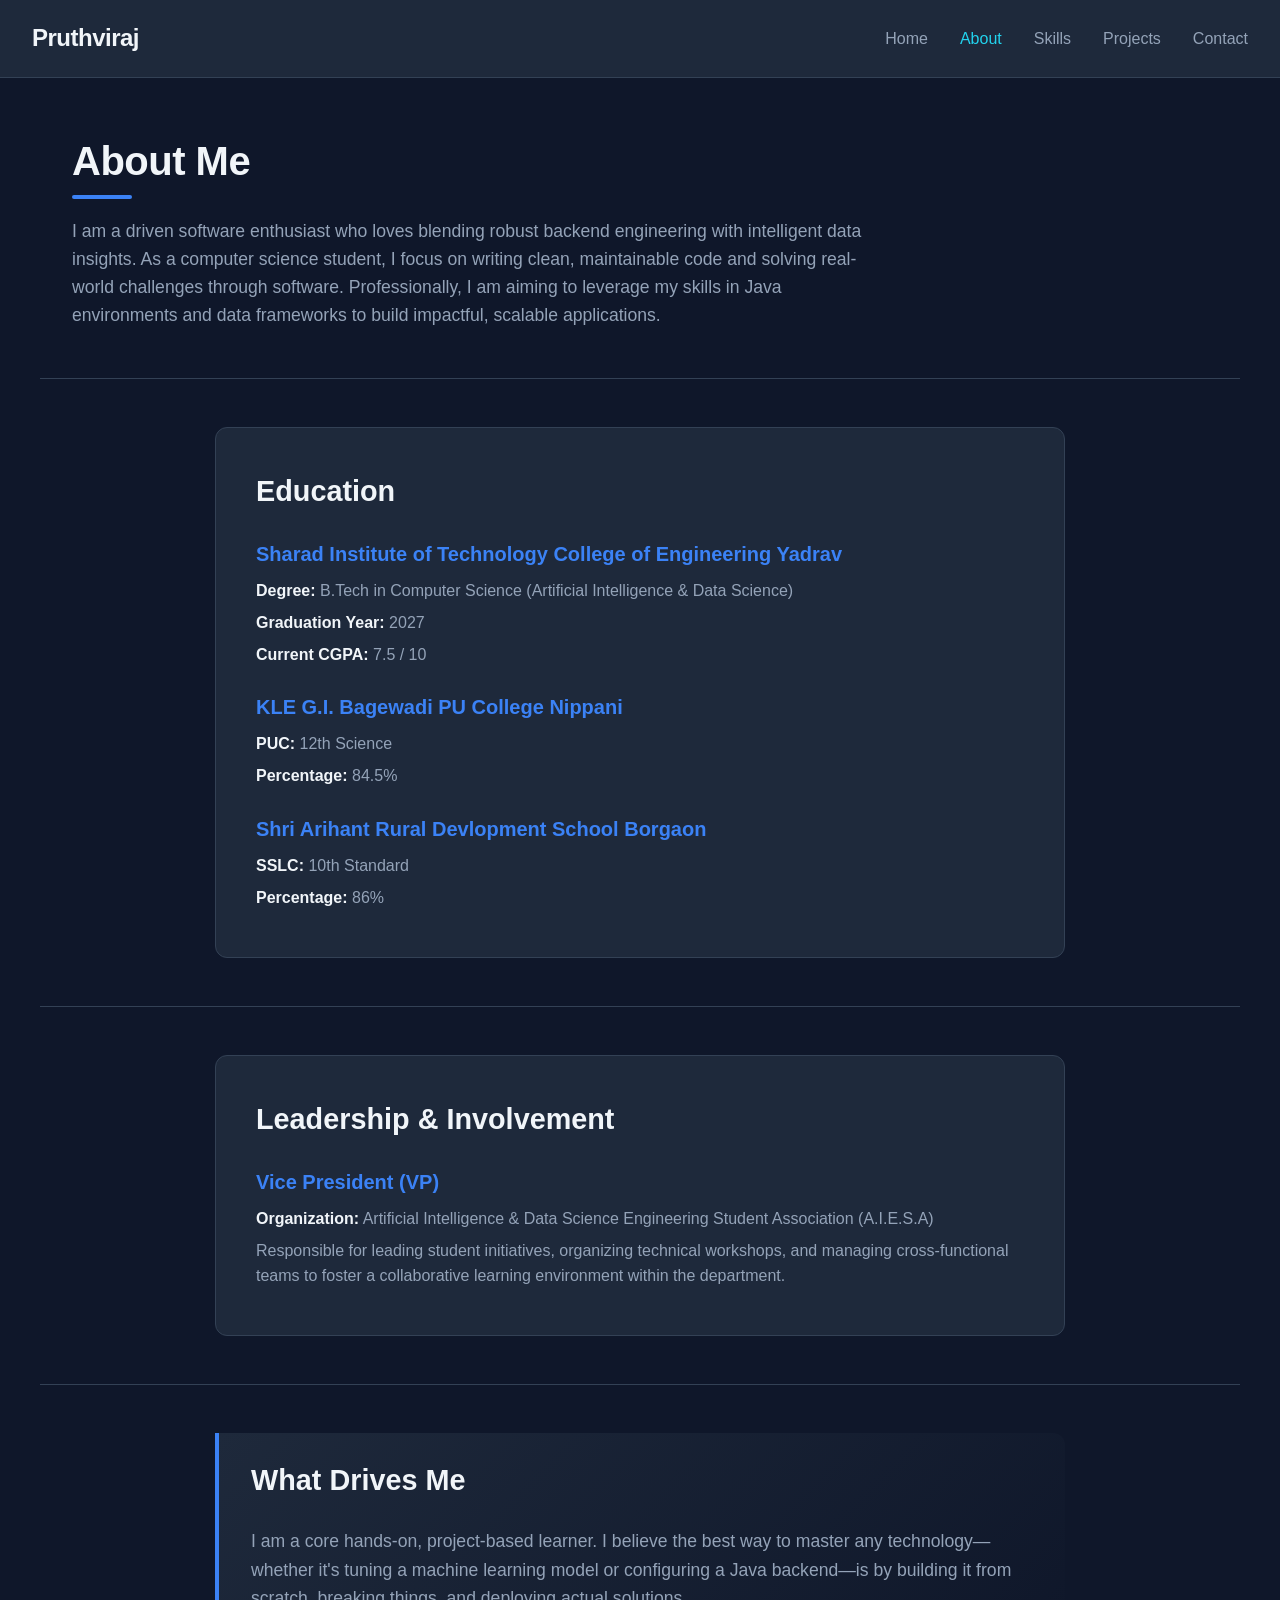
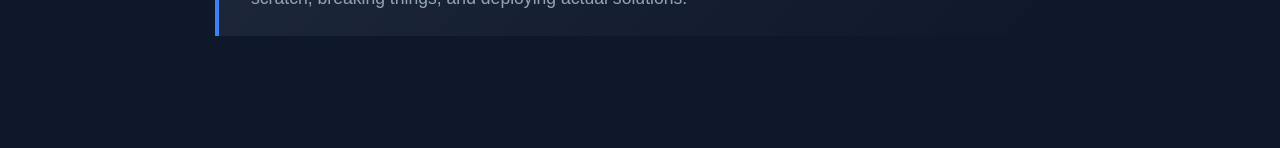
==== about.html @ 3590aeaf "Initial commit" ====
<!DOCTYPE html>
<html lang="en">
<head>
    <meta charset="UTF-8">
    <meta name="viewport" content="width=device-width, initial-scale=1.0">
    <title>About Me</title>
    <link rel="stylesheet" href="css\about.css">
    <link rel="stylesheet" href="css\home.css">
</head>
<body>
    <header>
    <nav class="navbar">
        <div class="logo">Pruthviraj</div>
        <ul class="nav-links">
            <li><a href="index.html">Home</a></li>
            <li><a href="about.html" class="active">About</a></li>
            <li><a href="skills.html">Skills</a></li>
            <li><a href="projects.html">Projects</a></li>
            <li><a href="contact.html">Contact</a></li>
        </ul>
    </nav>
</header>
<br>
<br>
    <section id="about">
        <h1>About Me</h1>
        <p>
            I am a driven software enthusiast who loves blending robust backend engineering with intelligent data insights. 
            As a computer science student, I focus on writing clean, maintainable code and solving real-world challenges through software. 
            Professionally, I am aiming to leverage my skills in Java environments and data frameworks to build impactful, scalable applications.
        </p>
    </section>

    <hr>

    <section id="education">
        <h2>Education</h2>
        <h3>Sharad Institute of Technology College of Engineering Yadrav</h3>
        <p><strong>Degree:</strong> B.Tech in Computer Science (Artificial Intelligence & Data Science)</p>
        <p><strong>Graduation Year:</strong> 2027</p>
        <p><strong>Current CGPA:</strong> 7.5 / 10</p>

        <h3>KLE G.I. Bagewadi PU College Nippani</h3>
        <p><strong>PUC:</strong>  12th Science</p>
        <p><strong>Percentage:</strong> 84.5%</p>

        <h3>Shri Arihant Rural Devlopment School Borgaon</h3>
        <p><strong>SSLC:</strong> 10th Standard</p>
        <p><strong>Percentage:</strong> 86%</p>
    </section>

    <hr>
    
    <section id="leadership">
        <h2>Leadership & Involvement</h2>
        <h3>Vice President (VP)</h3>
        <p><strong>Organization:</strong> Artificial Intelligence & Data Science Engineering Student Association (A.I.E.S.A)</p>
        <p>
            Responsible for leading student initiatives, organizing technical workshops, and managing cross-functional teams to foster a collaborative learning environment within the department.
        </p>
    </section>

    <hr>

    <section id="motivation">
        <h2>What Drives Me</h2>
        <p>
            I am a core hands-on, project-based learner. I believe the best way to master any technology—whether it's tuning a machine learning model or configuring a Java backend—is by building it from scratch, breaking things, and deploying actual solutions.
        </p>
    </section>

    
</body>
</html>
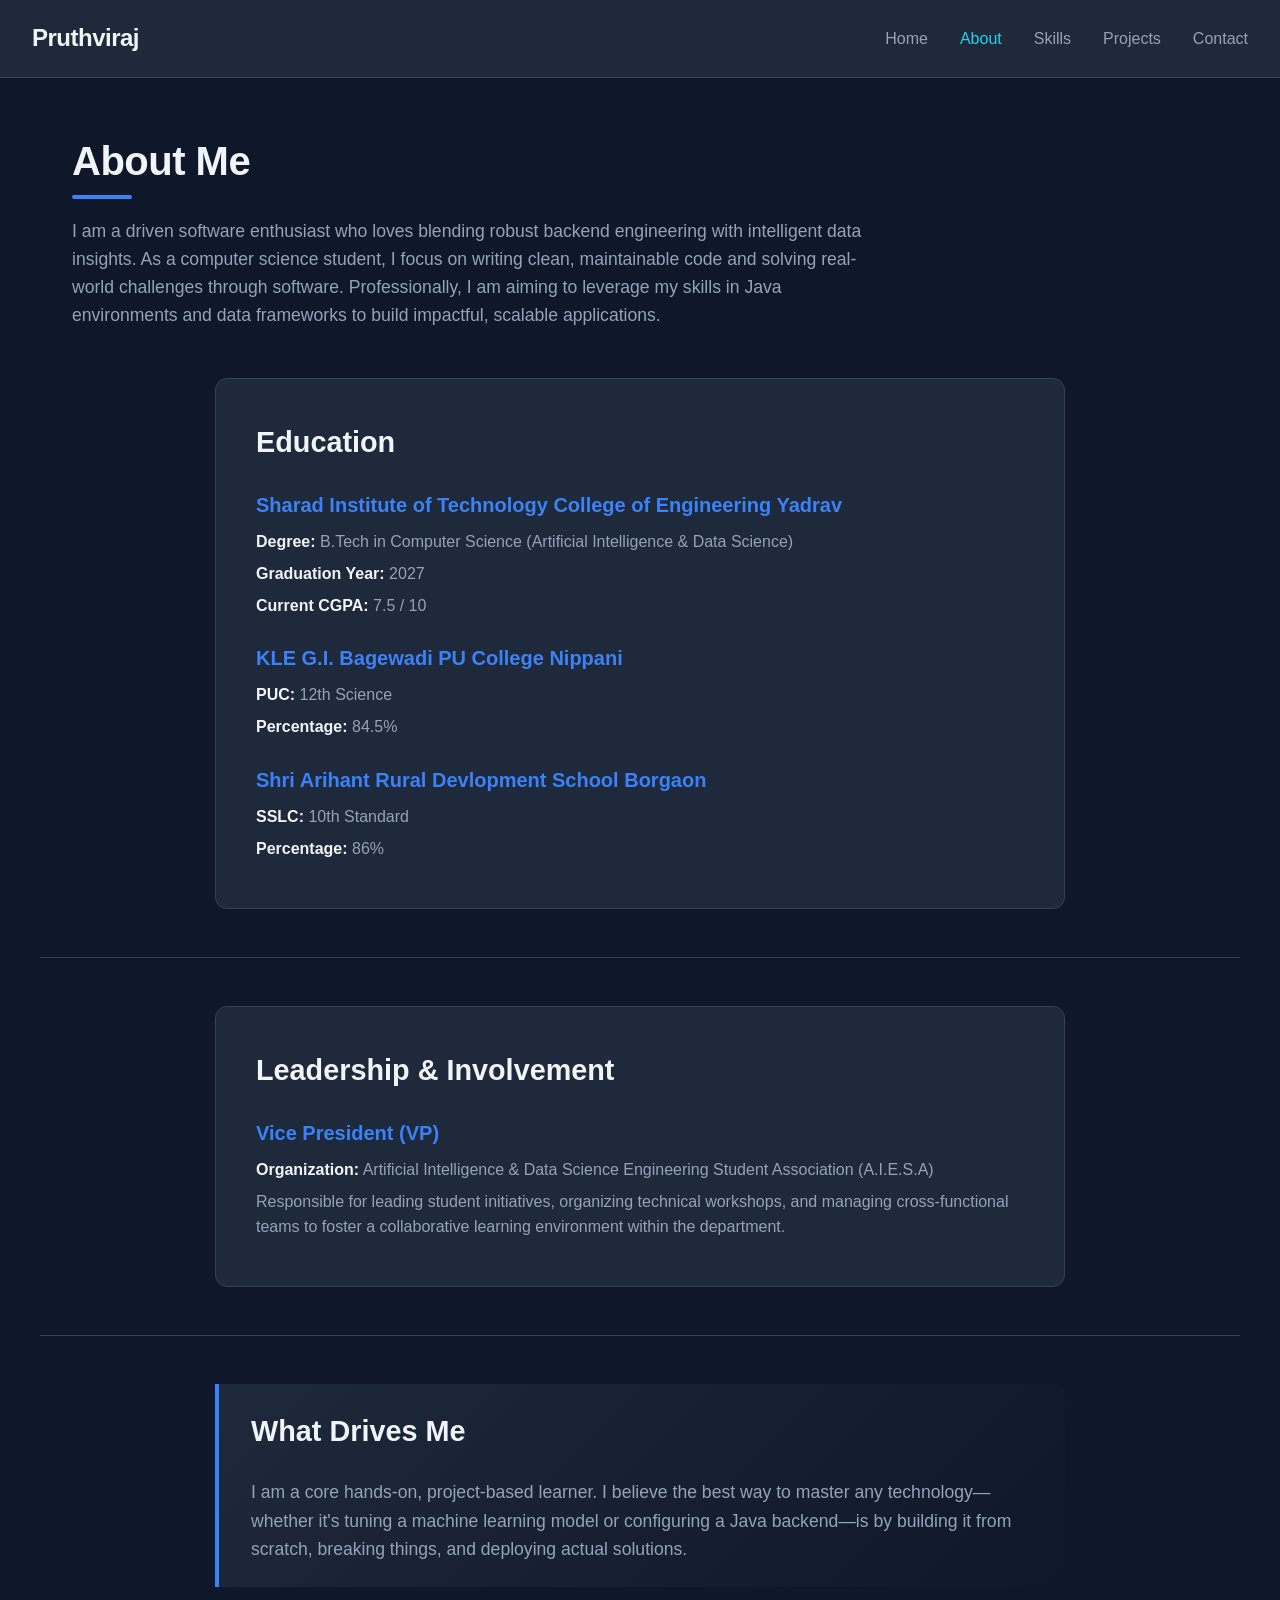
==== commit 908597e4: "hr removed from about" ====
--- a/about.html
+++ b/about.html
@@ -30,9 +30,6 @@
             Professionally, I am aiming to leverage my skills in Java environments and data frameworks to build impactful, scalable applications.
         </p>
     </section>
-
-    <hr>
-
     <section id="education">
         <h2>Education</h2>
         <h3>Sharad Institute of Technology College of Engineering Yadrav</h3>
